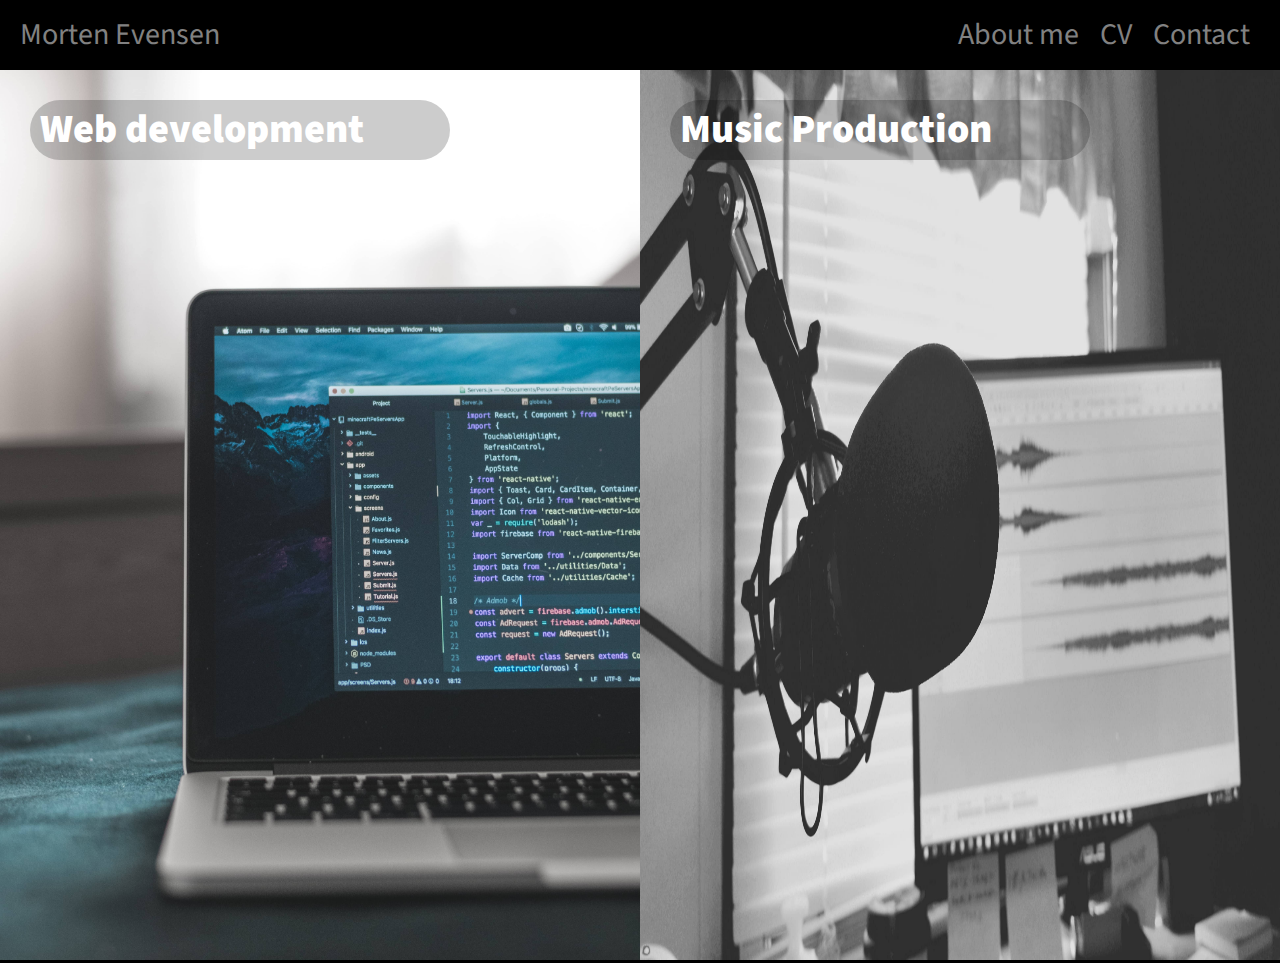
==== index.html @ 5218cf94 "First commit" ====
<!DOCTYPE html>
<html>
   <head>
      <link rel="stylesheet" href="css/styles.css" type="text/css">
      <link rel="stylesheet" href="https://cdnjs.cloudflare.com/ajax/libs/font-awesome/4.7.0/css/font-awesome.min.css">
      <meta name="viewport" content="width=device-width, initial-scale=1.0">
      <meta charset="utf-8" />
      <title>Morten Evensen</title>
      <link href="https://fonts.googleapis.com/css?family=Source+Sans+Pro&display=swap" rel="stylesheet">
   </head>
   <body>
      <!-- Overlay navigation -->
      <div id="overlay-menu" class="overlay">
         <a href="javascript:void(0)" class="closeButton" onclick="closeNav()">&times;</a>
         <div class="overlay-content">
            <a href="about.html">About me</a>
            <a href="cv.html">CV</a>
            <a href="contact.html">Contact</a>
         </div>
      </div>
      <div class="firstpage">
         <!-- Header/navigation -->
         <div id="header">
            <header>
               <div class="logo">
                  <h1><a href="index.html"> Morten Evensen</a></h1>
               </div>
               <nav>
                  <div class="nav-elements">
                     <a href="about.html">About me</a>
                     <a href="cv.html">CV</a>
                     <a href="contact.html">Contact</a>
                  </div>
                  <a href="javascript:void(0);" class="icon" onclick="openNav()">
                  <i class="fa fa-bars"></i>
                  </a>
               </nav>
            </header>
         </div>
         <!-- First content -->
         <div id="firstcontentwrap">
            <div class="left" id="left">
               <h2 id="web" class="sub-header">Web development</h2>
               <div id="web-text" class="index-text">
                  <p class="p-text">I am a web developer that specializes in Front-End developement. </p>
                  <p class="p-text">I am always interested in new and exiting projects, so please get in touch if you have anything interesting you want to collaborate on! </p>
                  <p class="p-text">Click on the button bellow to see some of my earlier work </p>
               </div>
               <img class="coding-image image" src="images/coding-min.jpg">
               <div id="web-button" class="web-button">
                  <a href="web.html">
                     <p class="index-button">Click to see some of my previous web-projects!
                     </p>
                  </a>
               </div>
            </div>
            <div class="right" id="right">
               <h2 id="music" class="sub-header">Music Production</h2>
               <div id="music-text" class="index-text">
                  <p class="p-text">I am a music producer who produces music for advertisement, artists and movies </p>
                  <p class="p-text">I am always interested in new and exiting projects, so please get in touch if you have anything interesting you want to collaborate on! </p>
                  <p class="p-text">Click on the button bellow to see and listen to some of my earlier work </p>
               </div>
               <img class="coding-image image" src="images/music-production-grey-min.jpg">
               <div id="music-button" class="music-button">
                  <a href="music.html">
                     <p class="index-button">Click to see some of the projects I've worked on!
                     </p>
                  </a>
               </div>
            </div>
         </div>
      </div>
      <script src="scripts/script.js"></script>
   </body>
</html>
---- css/styles.css ----
/* http://meyerweb.com/eric/tools/css/reset/ 
   v2.0 | 20110126
   License: none (public domain)
*/

html,
body,
div,
span,
applet,
object,
iframe,
h1,
h2,
h3,
h4,
h5,
h6,
p,
blockquote,
pre,
a,
abbr,
acronym,
address,
big,
cite,
code,
del,
dfn,
em,
img,
ins,
kbd,
q,
s,
samp,
small,
strike,
strong,
sub,
sup,
tt,
var,
b,
u,
i,
center,
dl,
dt,
dd,
ol,
ul,
li,
fieldset,
form,
label,
legend,
table,
caption,
tbody,
tfoot,
thead,
tr,
th,
td,
article,
aside,
canvas,
details,
embed,
figure,
figcaption,
footer,
header,
hgroup,
menu,
nav,
output,
ruby,
section,
summary,
time,
mark,
audio,
video {
	margin: 0;
	padding: 0;
	border: 0;
	font-size: 100%;
	font: inherit;
	vertical-align: baseline;
}
/* HTML5 display-role reset for older browsers */

article,
aside,
details,
figcaption,
figure,
footer,
header,
hgroup,
menu,
nav,
section {
	display: block;
}
html {
	scroll-behavior: smooth;
}
body {
	line-height: 1;
	background-color: black;
	font-family: 'Source Sans Pro', sans-serif;
}
ol,
ul {
	list-style: none;
}
blockquote,
q {
	quotes: none;
}
blockquote:before,
blockquote:after,
q:before,
q:after {
	content: '';
	content: none;
}
table {
	border-collapse: collapse;
	border-spacing: 0;
}
a {
	text-decoration: none;
	color: inherit;
}
/* Header
-------------*/

#header {
	position: fixed;
	width: 100%;
	transition: 0.5s;
	z-index: 3;
}
header {
	display: flex;
	font-size: 30px;
	padding: 20px 20px 20px 20px;
	background-color: black;
	color: #818181;
}
.logo {
	flex: 1;
}
.nav-elements {
	flex: 1;
	float: right;
	display: block;
}
.nav-elements a {
	padding: 0 10px 0 5px;
}
.nav-elements a:hover {
	opacity: 0.7;
}
.nav-elements a:active {
	opacity: 0.3;
}
/* Overlay menu
-------------*/

.overlay {
	height: 100%;
	width: 0;
	position: fixed;
	z-index: 4;
	left: 0;
	top: 0;
	background-color: rgb(0, 0, 0);
	background-color: rgba(0, 0, 0, 0.9);
	overflow-x: hidden;
	transition: 0.5s;
}
.overlay-content {
	position: relative;
	top: 25%;
	width: 100%;
	text-align: center;
	margin-top: 30px;
}
.overlay a {
	padding: 8px;
	text-decoration: none;
	font-size: 36px;
	color: #818181;
	display: block;
	transition: 0.3s;
}
.overlay a:hover,
.overlay a:focus,
.icon:hover {
	color: #f1f1f1;
}
.overlay .closeButton {
	position: absolute;
	top: 10px;
	right: 25px;
	font-size: 50px;
}
.icon {
	display: none;
	font-size: 30px;
	color: #818181;
	margin: 25px 0px 0 0;
}
/* Sub headers
----------------*/

#web {
	color: white;
	background: rgba(0, 0, 0, 0.2);
	z-index: 2;
	font-size: 40px;
	border-radius: 50px;
	position: relative;
	top: 100px;
	left: 30px;
	font-weight: 900;
	transition: 0.5s;
	max-width: 400px;
	padding: 10px;
	transition: 0.5s;
}
#music {
	color: white;
	background: rgba(0, 0, 0, 0.2);
	border-radius: 50px;
	z-index: 2;
	font-size: 40px;
	position: relative;
	top: 100px;
	left: 30px;
	font-weight: 900;
	transition: 0.5s;
	max-width: 400px;
	padding: 10px;
	transition: 0.5s;
}
.center {
	text-align: center;
}
/* Web development/music text
----------------*/

#web-text {
	transition: 0.5s;
	opacity: 0;
	margin-left: -3000px;
}
#web-button {
	transition: 1s;
	opacity: 0;
	margin-left: -3000px;
}
#music-text {
	transition: 0.5s;
	opacity: 0;
	margin-left: -3000px;
}
#music-button {
	transition: 1s;
	opacity: 0;
	margin-left: -3000px;
}
.index-text {
	position: absolute;
	top: 300px;
	width: 50vh;
	margin: 0 20px;
	border-radius: 20px;
	background: rgba(255, 255, 255, 0.8)
}
.p-text {
	transition: 0.5s;
	padding: 20px 20px 5px 20px;
	font-size: 20px;
}
.p-text:last-child {
	padding-bottom: 20px;
}
.web-button,
.music-button {
	position: absolute;
	top: 90vh;
	left: 40vw
}
.index-button {
	background-color: white;
	padding: 20px;
	border-radius: 20px;
	transition: 0.5s;
}
.index-button:hover {
	cursor: pointer;
	opacity: 0.7;
}
.firstpage {} #firstcontentwrap {
	display: flex;
	height: 100vh;
	width: 100vw;
	transition: 0.5s;
	margin: 0 0 0 0;
	padding: -60px 0 0 0;
}
#left {
	flex: 1;
	transition: 0.5s;
	width: 100%;
}
#right {
	flex: 1;
	transition: 0.5s;
	width: 100%;
}
#left:hover,
#right:hover {
	cursor: pointer;
	opacity: 0.9;
}
.image {
	width: 100%;
	height: 100%;
}
/* Web developer page
-------------------*/

#web-content {
	background-image: url(../images/coding-min.jpg);
	background-size: cover;
	height: 100vh;
	background-color: rgba(0, 0, 0, 0.1);
	background-position: center;
	background-repeat: no-repeat;
	margin: 0 10vw;
}
.web-content-wrap {
	display: flex;
	flex-direction: row;
}
.web-content-1 {
	flex: 1;
	background: rgba(0, 0, 0, 0.8);
	opacity: 1;
	height: 100%;
	margin: 20vh 10vh 20vh 10vw;
	padding: 0 0 50px 0;
	color: white;
}
.web-content-wrap h2 {
	padding: 20px;
	font-size: 50px;
}
.web-content-wrap p:first-of-type {
	padding: 20px 0 0 20px;
}
.web-content-wrap p:last-of-type {
	text-align: center;
}
.web-content-wrap p {
	padding: 10px 0 0 20px;
}
.work-wrap {
	display: flex;
}
.work1,
.work2,
.work3 {
	flex: 1;
	height: 100%;
	min-height: 200px;
	background-color: white;
	color: black;
	margin: 40px 20px 20px 20px;
	padding: 20px;
}
.web-button-web {
	background-color: black;
	color: #818181;
	display: block;
	margin: 15px;
	padding: 10px 5px 5px 5px;
	text-align: center;
	border-radius: 10px;
}
.web-button-web:hover {
	opacity: 0.7;
	cursor: pointer;
}
.web-button-web:active {
	opacity: 0.2;
}
.work-wrap h3 {
	text-align: center;
	padding: 20px;
	font-size: 20px;
	font-weight: 900;
}
.work-wrap h4 {
	text-align: center;
}
/* Got page
-------------------*/

#got-wrap {
	display: flex;
	height: 100vh;
	border: 2px solid #818181;
}
#got-a,
#space-a,
#decor-a {
	height: 60px;
	margin: -60px 0 0;
}
.got-flex {
	flex: 1;
}
.got-flex h2 {
	text-align: center;
	color: white;
	font-size: 40px;
	font-weight: 900;
	padding: 20px 30px 20px 30px
}
.got-img-wrap {
	text-align: center;
	margin: 20px;
}
.got-img {
	width: 50%;
	height: auto;
}
.got-text p {
	color: white;
	font-size: 20px;
	padding: 5px;
	text-align: center;
	margin: 10px 0 0 0;
}
.go-to-button-wrap,
.go-to-button-wrap-1,
.go-to-button-wrap-2 {
	text-align: center;
}
.go-to-button {
	color: black;
	background-color: white;
	padding: 10px 20px;
	border-radius: 10px;
}
.go-to-button-wrap-1 {
	margin-top: 10px;
}
.go-to-button-wrap-2 {
	margin-top: 40px;
	margin-bottom: 20px;
}
.go-to-button-wrap-2 a {
	margin-right: 25px;
}
.go-to-button:hover {
	cursor: pointer;
	opacity: 0.7;
}
.go-to-button:active {
	opacity: 0.2;
}
#spacex-wrap {
	display: flex;
	height: 100vh;
	border: 2px solid #818181;
	background-color: #818181
}
#decor-wrap {
	display: flex;
	height: 100vh;
}
.space-img {
	width: 50%;
	height: auto;
}
/* Music production page
-------------------*/

.bg-music-image {
	background: linear-gradient(rgba(0, 0, 0, 0.3), rgba(0, 0, 0, 1)), url('../images/music-production-grey-min.jpg');
	height: 120vh;
	background-position: center;
	background-size: cover;
	background-repeat: no-repeat;
	background-color: black;
}
.music-info-wrap {
	color: white;
	padding: 100px 0 0 0;
}
.music-header h2 {
	text-align: center;
	font-size: 40px;
	margin: 20px 0;
}
.music-info {
	background: rgba(0, 0, 0, 0.5);
	margin: 0 150px;
	padding: 20px 150px;
	border-radius: 10px;
}
.music-info p {
	padding: 5px 0 5px 0;
	font-size: 16px;
}
.spotify {
	min-height: 100%;
}
#music-content {
	padding: 200px 0 0 0;
	color: white;
}
.music-content-wrap {
	display: flex;
	flex-direction: column;
	height: 100%;
}
.music-content-wrap h3 {
	text-align: center;
	font-size: 20px;
	font-weight: 900;
	padding: 10px 0 20px 0;
}
.music-content-wrap p {
	font-size: 16px;
	padding: 5px 0 5px 0;
}
.small-wrap {
	display: flex;
	flex-direction: row;
}
.music-content-wrap-1 {
	flex: 1;
	border: 2px solid #818181;
	min-height: 300px;
	height: 100%;
	margin: 0 5vw 20px 5vw;
	background-color: rgba(0, 0, 0, 0.7);
}
.music-content-wrap-2 {
	flex: 1;
	border: 2px solid #818181;
	background-color: rgba(255, 255, 255, 0.7);
	height: 100%;
	color: black;
	margin-bottom: 20px;
	margin: 0 5vw 20px 5vw;
}
.music-content-wrap-3 {
	border: 2px solid #818181;
	flex: 1;
	background-color: rgba(0, 0, 0, 0.7);
	height: 100%;
	min-height: 10px;
	margin: 0 5vw 20px 5vw;
}
.black {
	text-align: center;
	padding-bottom: 20px;
}
.artist {
	font-size: 18px;
	padding: 0 0 15px 0;
}
.music-content-1 {
	flex: 1;
	height: 100%;
	min-height: 10px;
	padding: 10px;
	margin: 0 10px;
}
.music-content-2 {
	text-align: center;
	flex: 1;
	min-height: 100%;
	padding: 10px;
	margin: 0 10px;
}
.music-content-3 {
	flex: 1;
	height: 100%;
	padding: 10px;
	min-height: 0 10px;
	margin: 0 10px;
}
/* Iframe container
---------*/

.iframe-container {
	position: relative;
	width: 100%;
	padding-bottom: 56.25%;
	height: 0;
}
.iframe-container iframe {
	position: absolute;
	top: 0;
	left: 0;
	width: 100%;
	height: 100%;
}
/* CV
-------------------*/

.cv-wrap {
	color: white;
	padding: 100px 0 0 0;
}
.cv-wrap p {
	padding: 10px;
}
.cv-wrap h2 {
	font-size: 50px;
	text-align: center;
}
.education-wrap {
	margin: 100px 0 0 20px;
}
.education-wrap h3 {
	font-size: 30px;
	text-align: left;
}
/* About
-------------------*/

.about-wrap {
	color: white;
	padding: 100px 5vw 100px 5vw;
	background-color: rgba(255, 255, 255, 0.2);
	margin: 0 100px
}
.about-wrap h2 {
	text-align: center;
	font-size: 50px;
	margin-bottom: 30px;
}
.about-wrap h3 {
	text-align: center;
	font-size: 30px;
	margin-bottom: 30px;
}
.about-wrap p {
	padding: 5px 10vw;
	text-align: justify;
}
/* Contact
-------------------*/


input[type=text],
select,
textarea {
	width: 100%;
	padding: 12px;
	border: 1px solid #ccc;
	border-radius: 4px;
	box-sizing: border-box;
	resize: vertical;
}
.image-me {
	text-align: center;
	height: 200px;
}
.contact-header {
	position: relative;
	top: 200px;
	margin: 0 10vw;
}

label {
	padding: 12px 12px 12px 0;
	display: inline-block;
}

input[type=submit] {
	background-color: #818181;
	color: white;
	padding: 12px 20px;
	border: none;
	border-radius: 4px;
	cursor: pointer;
	float: right;
}
input[type=submit]:hover {
	opacity: 0.7;
}
input[type=submit]:active {
	opacity: 0.3;
}

.container {
	border-radius: 5px;
	background-color: #f2f2f2;
	padding: 20px;
}

.col-25 {
	float: left;
	width: 25%;
	margin-top: 6px;
}

.col-75 {
	float: left;
	width: 75%;
	margin-top: 6px;
}

.row:after {
	content: "";
	display: table;
	clear: both;
}
.uno {
	display: none;
}
.link {
	border: 1px solid white;
	padding: 0 5px;
	margin: 0 5px;
}
.link:hover {
	cursor: pointer;
	background-color: white;
	color: black;
}
.link:active {
	opacity: 0.3;
}
/* Smaller screens
-------------------*/

@media screen and (max-width: 800px) {
	/* Smaller header
-------------------*/
	#header {} header {
		margin: 0;
		font-size: 20px;
	}
	.nav-elements {
		display: none;
	}
	a.icon {
		float: right;
		display: block;
		position: absolute;
		padding: 15px;
		right: 0;
		top: 0;
		margin: 0;
	}
	/* Index page - smaller screen
-------------------*/
	.firstpage {
		height: 100vh;
	}
	#firstcontentwrap {
		flex-direction: column;
		height: 100vh;
		max-height: 100vh;
	}
	#left {
		height: 50vh
	}
	#right {
		height: 50vh
	}
	#web-text {
		transition: 0.5s;
		margin-left: -10000px;
		*/
	}
	#web-button {
		transition: 0.5s;
		margin-left: -10000px;
		*/
	}
	#music-text {
		transition: 0.5s;
		margin-left: -10000px;
	}
	#music-button {
		transition: 0.5s;
		margin-left: -10000px;
	}
	/* Sub headers smaller screen
----------------*/
	#web {
		font-size: 20px;
		position: relative;
		top: 100px;
		left: 30px;
		font-weight: 900;
		transition: 0.5s;
		max-width: 250px;
	}
	#music {
		font-size: 20px;
		position: relative;
		top: 100px;
		left: 30px;
		font-weight: 900;
		transition: 0.5s;
		max-width: 250px;
	}
	.image {}
	/* Index text smaller screen
----------------*/
	.index-text {
		position: absolute;
		top: 180px;
		max-width: 40vh;
		min-width: 20vh;
		margin: 0 20px;
		border-radius: 20px;
		background: rgba(255, 255, 255, 0.9);
	}
	.p-text {
		transition: 0.5s;
		padding: 20px 20px 5px 20px;
		font-size: 15px;
	}
	.p-text:last-child {
		padding-bottom: 20px;
	}
	.web-button,
	.music-button {
		position: absolute;
		top: 85vh;
		left: 5vw;
		max-width: 40vh;
	}
	.index-button {
		background-color: white;
		padding: 20px;
		border-radius: 20px;
		transition: 0.5s;
		font-size: 15px;
	}
	.index-button:hover {
		cursor: pointer;
		opacity: 0.7;
	}
	/* Web developer page - smaller screens
-------------------*/
	#web-content {
		margin: 0 0vw;
	}
	.web-content-wrap {
		display: flex;
		flex-direction: row;
	}
	.web-content-1 {
		height: 100%;
		margin: 8vh 0vh 15vh 0vw;
		padding: 0 0 50px 0;
	}
	.web-content-wrap h2 {
		padding: 20px;
		font-size: 20px;
	}
	.web-content-wrap p:first-of-type {
		padding: 10px 0 0 20px;
	}
	.web-content-wrap p:last-of-type {
		text-align: left;
	}
	.web-content-wrap p {
		padding: 10px 0 0 20px;
		font-size: 16px;
	}
	.work-wrap {
		display: flex;
		flex-direction: column;
		text-align: center;
	}
	.work1,
	.work2,
	.work3 {
		height: 100%;
		margin: 20px 20px 10px 20px;
		padding: 0px;
		min-height: 100px;
		border-radius: 10px;
	}
	.web-button-web {
		display: inline-block;
		margin: 10px 5px 10px 5px;
		padding: 10px 5px 10px 5px;
		text-align: center;
		border-radius: 10px;
		font-size: 80%;
	}
	.work-wrap h3 {
		text-align: center;
		padding: 10px;
		font-size: 20px;
		font-weight: 900;
	}
	.work-wrap h4 {
		text-align: center;
	}
	/* Got page
-------------------*/
	#got-wrap {
		display: flex;
		height: 100vh;
		border: 2px solid #818181;
	}
	#got-a,
	#space-a,
	#decor-a {
		height: 60px;
		margin: -60px 0 0;
	}
	.got-flex {} .got-flex h2 {
		text-align: center;
		color: white;
		font-size: 22px;
		font-weight: 900;
		padding: 20px 10px 10px 10px
	}
	.got-img-wrap {
		text-align: center;
		margin: 5px 5px 15px 5px;
	}
	.got-img {
		width: 70%;
	}
	.got-text p {
		color: white;
		font-size: 20px;
		padding: 5px;
		text-align: center;
		margin: 10px 0 0 0;
	}
	.go-to-button-wrap,
	.go-to-button-wrap-1,
	.go-to-button-wrap-2 {
		text-align: center;
	}
	.go-to-button {
		padding: 5px 5px;
		border-radius: 10px;
	}
	.go-to-button-wrap-1 {
		margin-top: 10px;
	}
	.go-to-button-wrap-2 {
		margin-top: 30px;
	}
	.go-to-button-wrap-2 a {
		margin-right: 10px;
	}
	.go-to-button:hover {
		cursor: pointer;
		opacity: 0.7;
	}
	.go-to-button:active {
		opacity: 0.2;
	}
	#spacex-wrap {
		display: flex;
		height: 100vh;
		border: 2px solid #818181;
		background-color: #818181
	}
	.space-img {
		width: 80%;
		height: auto;
	}
	.uno {
		display: none;
	}
	.col-25,
	.col-75,
	input[type=submit] {
		width: 100%;
		margin-top: 0;
	}
	/* Music production page
-------------------*/
	.bg-music-image {
		height: 100vh;
		background-position: top;
		background-size: cover;
		background-repeat: no-repeat;
	}
	.music-info-wrap {
		color: white;
		padding: 100px 0 0 0;
	}
	.music-header h2 {
		text-align: center;
		font-size: 40px;
		margin: 20px 0;
	}
	.music-info {
		background: rgba(0, 0, 0, 0.5);
		margin: 0 0px;
		padding: 20px 20px;
		border-radius: 10px;
	}
	.music-info p {
		padding: 5px 0 5px 0;
		font-size: 16px;
	}
	#music-content {
		padding: 100px 0 0 0;
	}
	.music-content-wrap {
		display: flex;
		flex-direction: column;
		height: 100%;
	}
	.music-content-wrap h3 {
		font-size: 20px;
	}
	.music-content-wrap p {
		font-size: 16px;
		padding: 5px 0 5px 0;
	}
	.small-wrap {
		display: flex;
		flex-direction: column;
	}
	.music-content-wrap-1 {
		flex: 1;
		border: 2px solid #818181;
		min-height: 300px;
		height: 100%;
		margin: 0 5vw 20px 5vw;
		background-color: rgba(0, 0, 0, 0.7);
		flex-direction: column;
	}
	.music-content-wrap-2 {
		flex: 1;
		border: 2px solid #818181;
		background-color: rgba(255, 255, 255, 0.7);
		height: 100%;
		color: black;
		margin-bottom: 20px;
		margin: 0 5vw 20px 5vw;
	}
	.music-content-wrap-3 {
		border: 2px solid #818181;
		flex: 1;
		background-color: rgba(0, 0, 0, 0.7);
		height: 100%;
		min-height: 10px;
		margin: 0 5vw 20px 5vw;
	}
	.music-content-1 {
		flex: 1;
		height: 100%;
		min-height: 10px;
		padding: 10px;
		margin: 10px 10px;
	}
	.music-content-2 {
		text-align: center;
		flex: 1;
		min-height: 100%;
		padding: 10px;
		margin: 10px 10px;
	}
	.music-content-3 {
		flex: 1;
		height: 100%;
		padding: 10px;
		min-height: 0 10px;
		margin: 10px 10px;
	}
	/* Iframe container
---------*/
	.iframe-container {
		position: relative;
		width: 100%;
		padding-bottom: 56.25%;
		height: 0;
	}
	.iframe-container iframe {
		position: absolute;
		top: 0;
		left: 0;
		width: 100%;
		height: 100%;
	}
	/* About
-------------------*/
	.about-wrap {
		color: white;
		padding: 100px 0 100px 0;
		background-color: black;
		margin: 0 0;
	}
	.about-wrap h2 {
		text-align: center;
		font-size: 40px;
		margin-bottom: 20px;
	}
	.about-wrap h3 {
		text-align: center;
		font-size: 20px;
		margin-bottom: 20px;
	}
	.image-me {
		max-width: 90%;
		max-height: 90%;
		margin: 10px;
	}

}
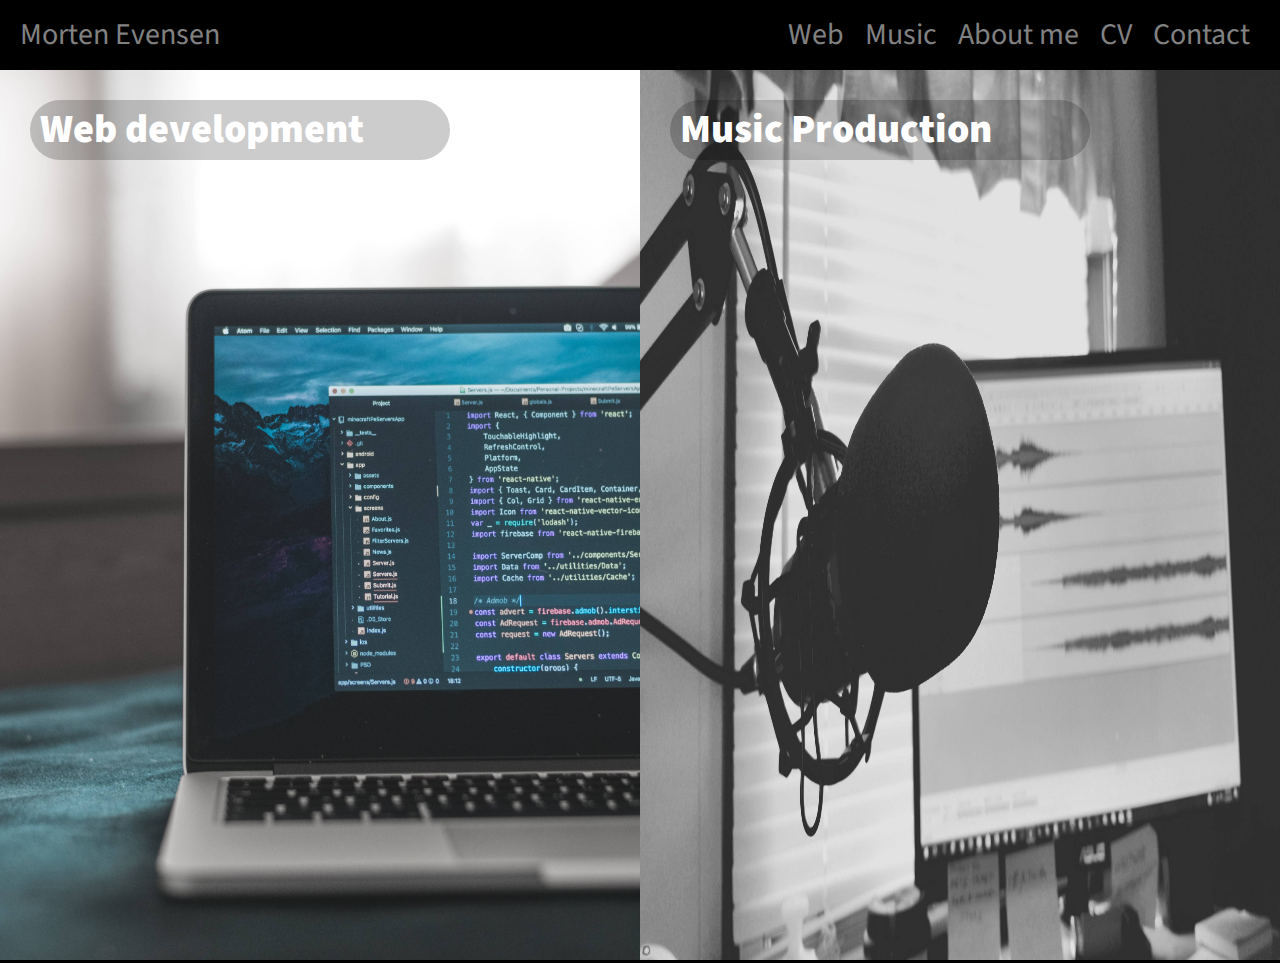
==== commit a0720a64: "Added links for music production and web development" ====
--- a/index.html
+++ b/index.html
@@ -13,6 +13,8 @@
       <div id="overlay-menu" class="overlay">
          <a href="javascript:void(0)" class="closeButton" onclick="closeNav()">&times;</a>
          <div class="overlay-content">
+            <a href="web.html">Web</a>
+            <a href="music.html">Music</a>
             <a href="about.html">About me</a>
             <a href="cv.html">CV</a>
             <a href="contact.html">Contact</a>
@@ -27,6 +29,8 @@
                </div>
                <nav>
                   <div class="nav-elements">
+                     <a href="web.html">Web</a>
+                     <a href="music.html">Music</a>
                      <a href="about.html">About me</a>
                      <a href="cv.html">CV</a>
                      <a href="contact.html">Contact</a>
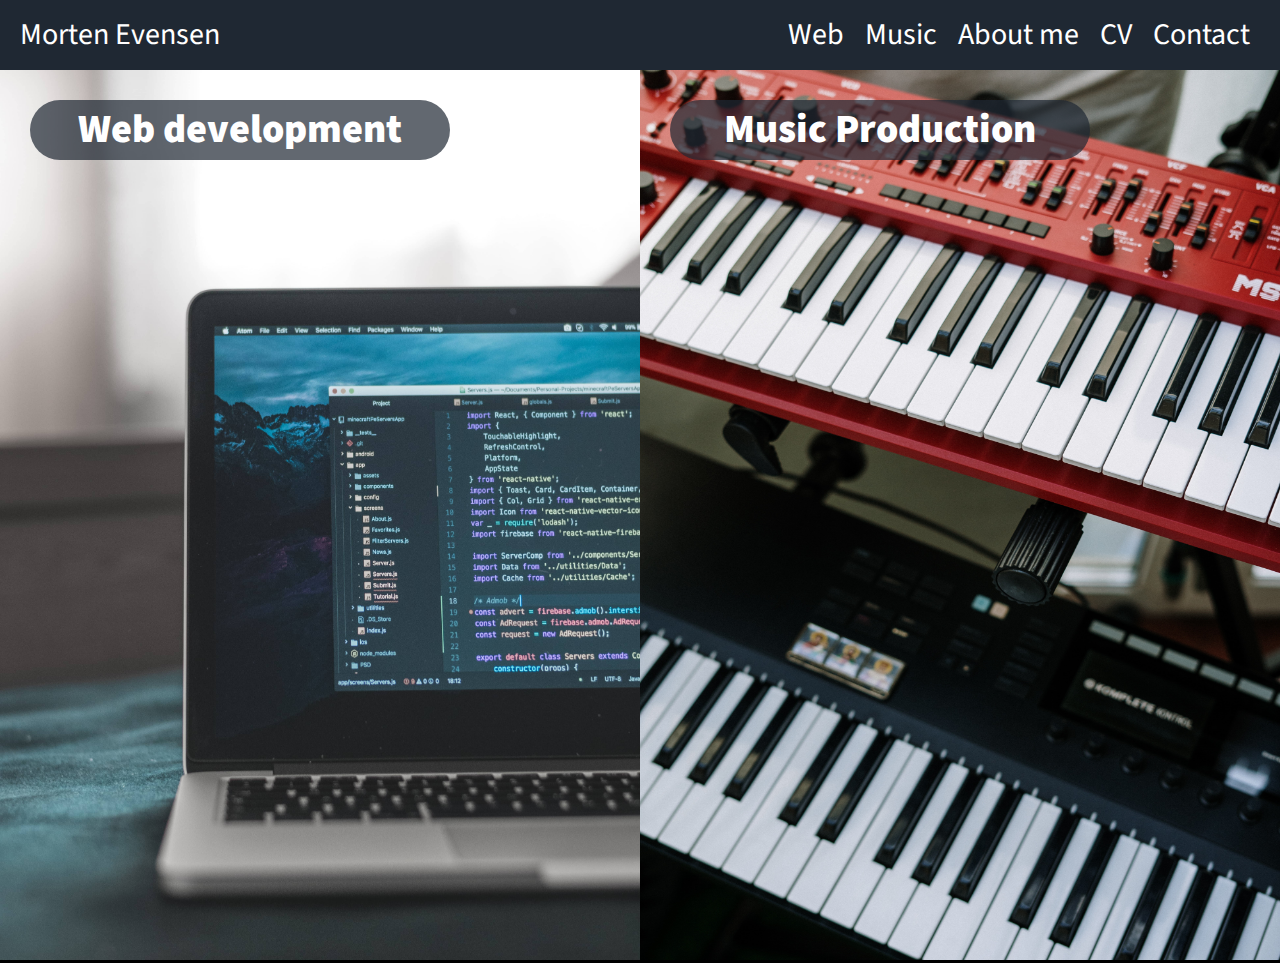
==== commit 99b23994: "Updated responsiveness" ====
--- a/index.html
+++ b/index.html
@@ -65,7 +65,7 @@
                   <p class="p-text">I am always interested in new and exiting projects, so please get in touch if you have anything interesting you want to collaborate on! </p>
                   <p class="p-text">Click on the button bellow to see and listen to some of my earlier work </p>
                </div>
-               <img class="coding-image image" src="images/music-production-grey-min.jpg">
+               <img class="coding-image image" src="images/music-production-4.jpg">
                <div id="music-button" class="music-button">
                   <a href="music.html">
                      <p class="index-button">Click to see some of the projects I've worked on!
--- a/css/styles.css
+++ b/css/styles.css
@@ -150,9 +150,10 @@
 	display: flex;
 	font-size: 30px;
 	padding: 20px 20px 20px 20px;
-	background-color: black;
-	color: #818181;
-}
+	background-color: #1f2833;
+	color: white;
+}
+
 .logo {
 	flex: 1;
 }
@@ -222,7 +223,7 @@
 
 #web {
 	color: white;
-	background: rgba(0, 0, 0, 0.2);
+	background: rgba(31, 40, 51, 0.7);
 	z-index: 2;
 	font-size: 40px;
 	border-radius: 50px;
@@ -234,10 +235,11 @@
 	max-width: 400px;
 	padding: 10px;
 	transition: 0.5s;
+    text-align: center;
 }
 #music {
 	color: white;
-	background: rgba(0, 0, 0, 0.2);
+	background: rgba(31, 40, 51, 0.7);
 	border-radius: 50px;
 	z-index: 2;
 	font-size: 40px;
@@ -249,6 +251,7 @@
 	max-width: 400px;
 	padding: 10px;
 	transition: 0.5s;
+    text-align: center;
 }
 .center {
 	text-align: center;
@@ -282,7 +285,8 @@
 	width: 50vh;
 	margin: 0 20px;
 	border-radius: 20px;
-	background: rgba(255, 255, 255, 0.8)
+	background: rgba(31, 40, 51, 0.8);
+    color: white;
 }
 .p-text {
 	transition: 0.5s;
@@ -299,10 +303,11 @@
 	left: 40vw
 }
 .index-button {
-	background-color: white;
+	background-color: #5cdb5c;
 	padding: 20px;
 	border-radius: 20px;
 	transition: 0.5s;
+    border: 2px solid black;
 }
 .index-button:hover {
 	cursor: pointer;
@@ -345,7 +350,7 @@
 	background-color: rgba(0, 0, 0, 0.1);
 	background-position: center;
 	background-repeat: no-repeat;
-	margin: 0 10vw;
+	margin: 0 0;
 }
 .web-content-wrap {
 	display: flex;
@@ -353,7 +358,7 @@
 }
 .web-content-1 {
 	flex: 1;
-	background: rgba(0, 0, 0, 0.8);
+	background: rgba(31, 40, 51, 0.7);
 	opacity: 1;
 	height: 100%;
 	margin: 20vh 10vh 20vh 10vw;
@@ -382,19 +387,20 @@
 	flex: 1;
 	height: 100%;
 	min-height: 200px;
-	background-color: white;
-	color: black;
+	background-color: black;
+	color: white;
 	margin: 40px 20px 20px 20px;
 	padding: 20px;
 }
 .web-button-web {
-	background-color: black;
-	color: #818181;
+	background-color: #5cdb5c;
+	color: black;
 	display: block;
 	margin: 15px;
-	padding: 10px 5px 5px 5px;
+	padding: 10px 5px 10px 5px;
 	text-align: center;
 	border-radius: 10px;
+    border: 2px solid black;
 }
 .web-button-web:hover {
 	opacity: 0.7;
@@ -417,8 +423,7 @@
 
 #got-wrap {
 	display: flex;
-	height: 100vh;
-	border: 2px solid #818181;
+	
 }
 #got-a,
 #space-a,
@@ -458,7 +463,7 @@
 }
 .go-to-button {
 	color: black;
-	background-color: white;
+	background-color: #5cdb5c;
 	padding: 10px 20px;
 	border-radius: 10px;
 }
@@ -481,13 +486,12 @@
 }
 #spacex-wrap {
 	display: flex;
-	height: 100vh;
+
 	border: 2px solid #818181;
 	background-color: #818181
 }
 #decor-wrap {
 	display: flex;
-	height: 100vh;
 }
 .space-img {
 	width: 50%;
@@ -497,7 +501,7 @@
 -------------------*/
 
 .bg-music-image {
-	background: linear-gradient(rgba(0, 0, 0, 0.3), rgba(0, 0, 0, 1)), url('../images/music-production-grey-min.jpg');
+	background: linear-gradient(rgba(0, 0, 0, 0.3), rgba(0, 0, 0, 1)), url('../images/music-production-4.jpg');
 	height: 120vh;
 	background-position: center;
 	background-size: cover;
@@ -735,18 +739,19 @@
 	display: none;
 }
 .link {
-	border: 1px solid white;
+	border-radius: 10px;
 	padding: 0 5px;
 	margin: 0 5px;
+    background-color: green;
 }
 .link:hover {
 	cursor: pointer;
-	background-color: white;
-	color: black;
+	opacity: 0.7;
 }
 .link:active {
 	opacity: 0.3;
 }
+
 /* Smaller screens
 -------------------*/
 
@@ -833,7 +838,7 @@
 		min-width: 20vh;
 		margin: 0 20px;
 		border-radius: 20px;
-		background: rgba(255, 255, 255, 0.9);
+		
 	}
 	.p-text {
 		transition: 0.5s;
@@ -851,7 +856,6 @@
 		max-width: 40vh;
 	}
 	.index-button {
-		background-color: white;
 		padding: 20px;
 		border-radius: 20px;
 		transition: 0.5s;
@@ -924,8 +928,8 @@
 -------------------*/
 	#got-wrap {
 		display: flex;
-		height: 100vh;
-		border: 2px solid #818181;
+		
+		
 	}
 	#got-a,
 	#space-a,
@@ -981,7 +985,6 @@
 	}
 	#spacex-wrap {
 		display: flex;
-		height: 100vh;
 		border: 2px solid #818181;
 		background-color: #818181
 	}
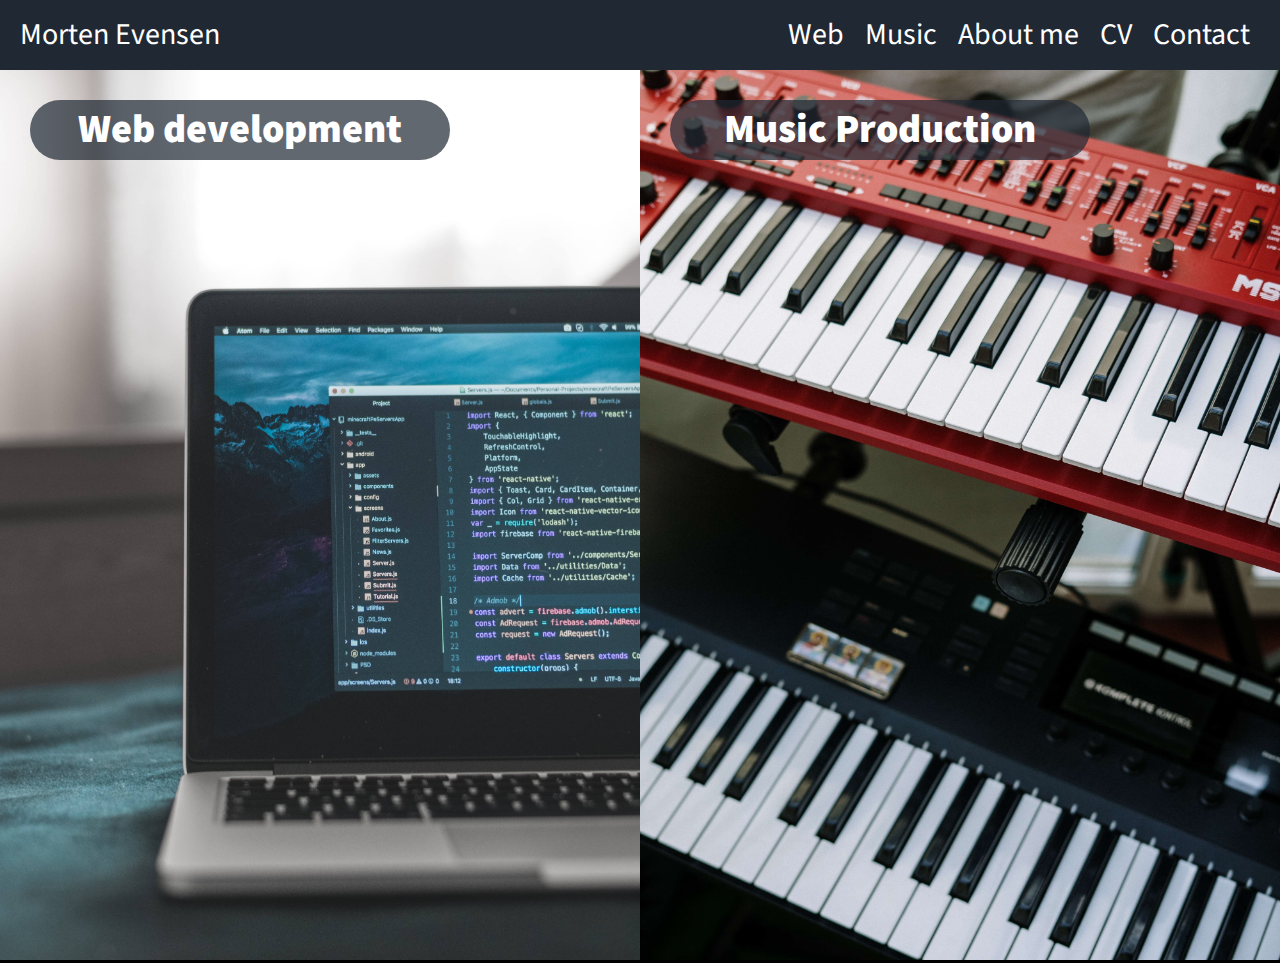
==== commit df9a6ee0: "minor bug fixes and new compressed images" ====
--- a/index.html
+++ b/index.html
@@ -65,7 +65,7 @@
                   <p class="p-text">I am always interested in new and exiting projects, so please get in touch if you have anything interesting you want to collaborate on! </p>
                   <p class="p-text">Click on the button bellow to see and listen to some of my earlier work </p>
                </div>
-               <img class="coding-image image" src="images/music-production-4.jpg">
+               <img class="coding-image image" src="images/music-production-4-min2.jpg">
                <div id="music-button" class="music-button">
                   <a href="music.html">
                      <p class="index-button">Click to see some of the projects I've worked on!
--- a/css/styles.css
+++ b/css/styles.css
@@ -501,7 +501,7 @@
 -------------------*/
 
 .bg-music-image {
-	background: linear-gradient(rgba(0, 0, 0, 0.3), rgba(0, 0, 0, 1)), url('../images/music-production-4.jpg');
+	background: linear-gradient(rgba(0, 0, 0, 0.3), rgba(0, 0, 0, 1)), url('../images/music-production-4-min2.jpg');
 	height: 120vh;
 	background-position: center;
 	background-size: cover;
